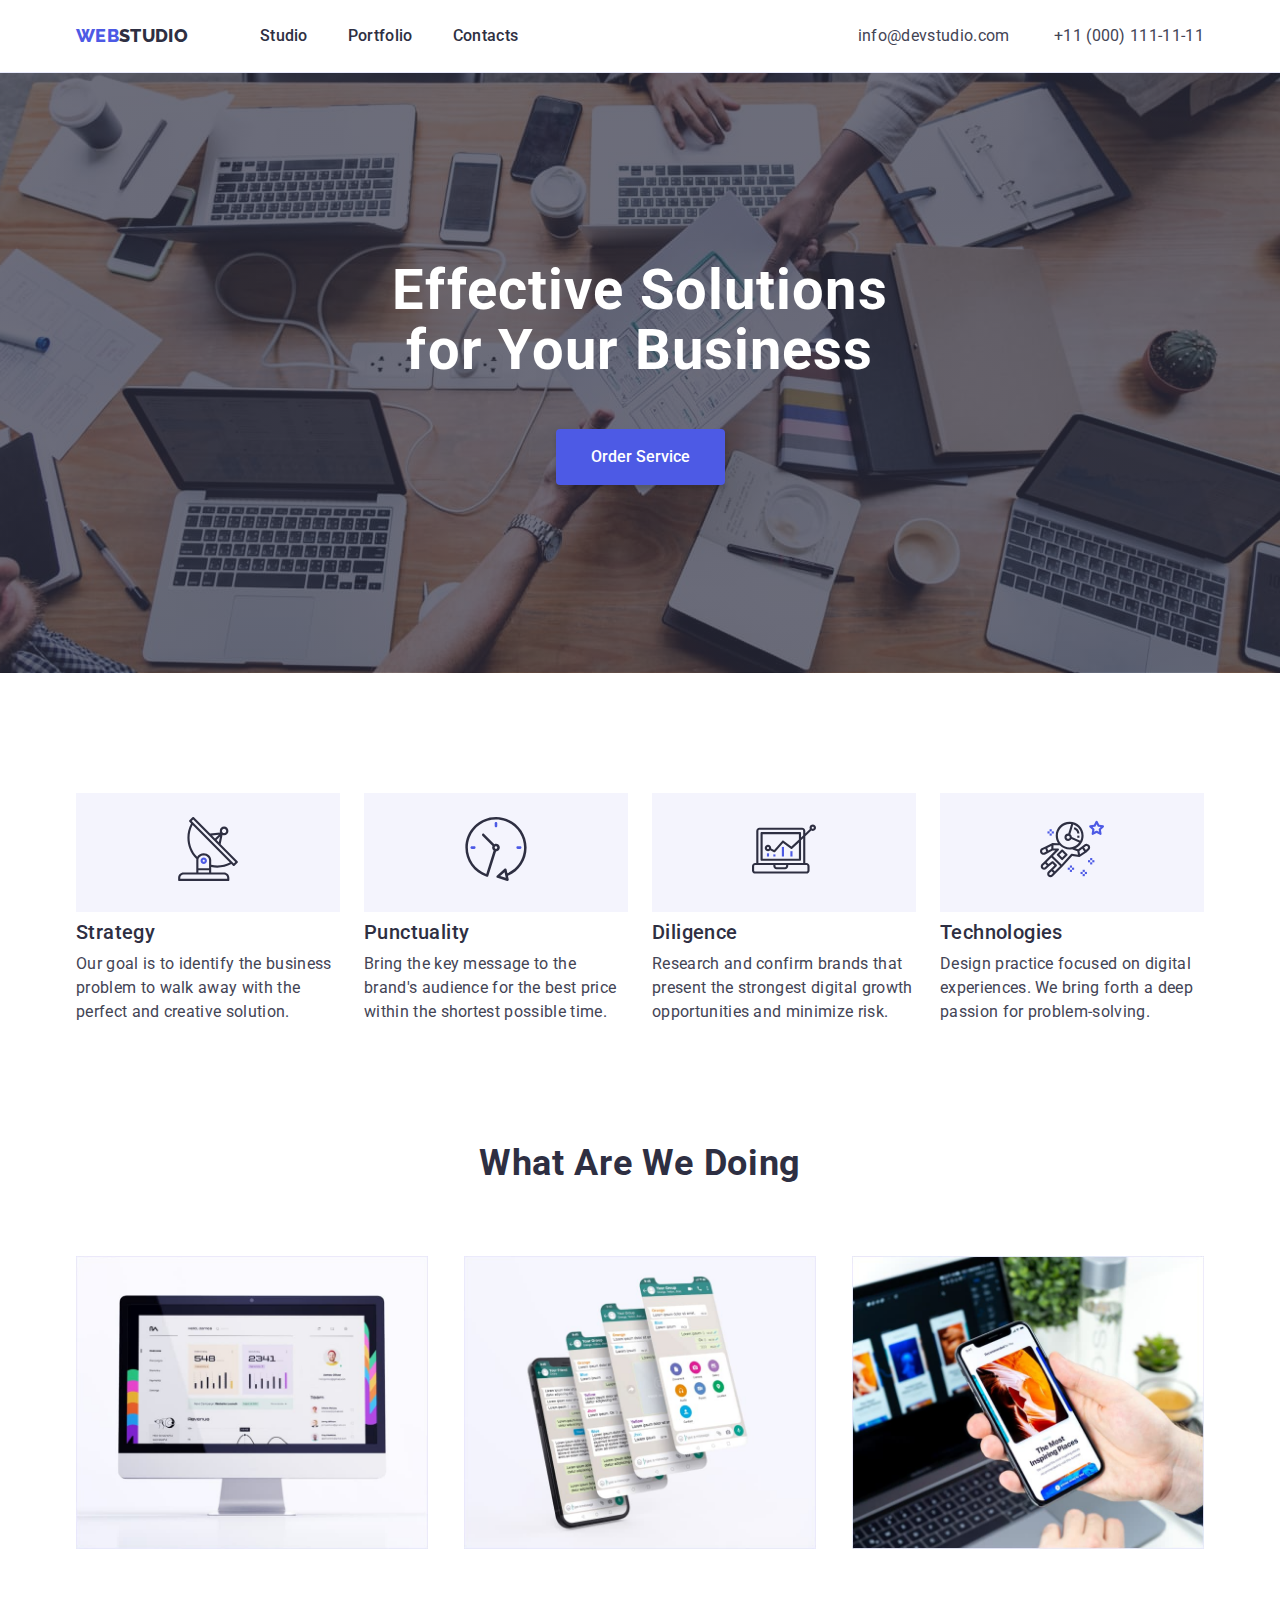
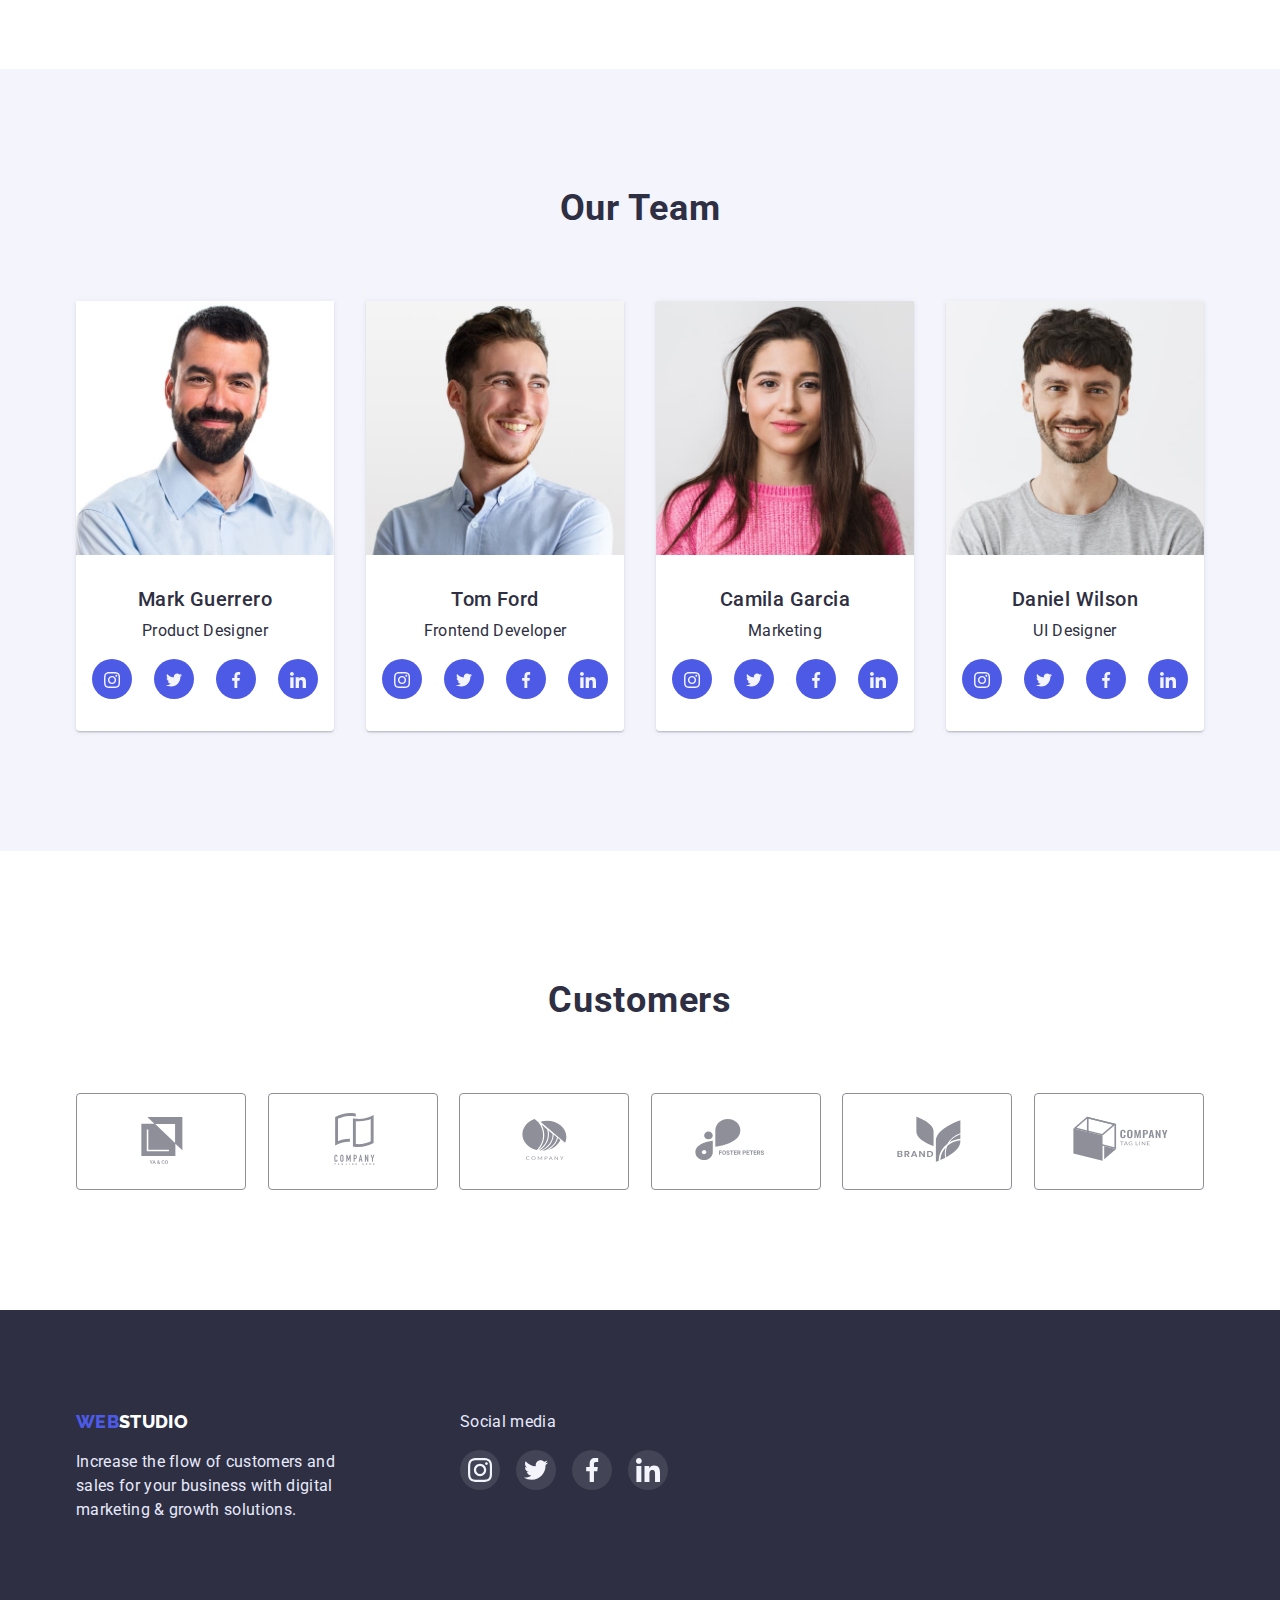
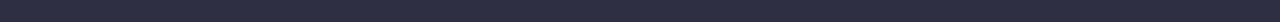
==== index.html @ 150a0f6e "Copies files from HW4" ====
<!DOCTYPE html>
<html lang="en">
  <head>
    <meta charset="UTF-8" />
    <meta http-equiv="X-UA-Compatible" content="IE=edge" />
    <meta name="viewport" content="width=device-width, initial-scale=1.0" />
    <title>Web Studio</title>
    <link rel="preconnect" href="https://fonts.googleapis.com" />
    <link rel="preconnect" href="https://fonts.gstatic.com" crossorigin />
    <link
      href="https://fonts.googleapis.com/css2?family=Raleway:ital,wght@0,800;1,800&family=Roboto:ital,wght@0,400;0,500;0,700;0,900;1,400;1,500;1,700;1,900&display=swap"
      rel="stylesheet"
    />
    <link
      rel="stylesheet"
      href="https://cdnjs.cloudflare.com/ajax/libs/modern-normalize/1.0.0/modern-normalize.min.css"
    />
    <link rel="stylesheet" href="./css/styles.css" />
  </head>
  <body>
    <header class="header">
      <div class="container">
        <nav class="nav">
          <a href="./index.html" class="logo"
            ><span class="web">Web</span>Studio</a
          >
          <ul class="main-menu">
            <li class="menu-item">
              <a href="./index.html" class="menu-link">Studio</a>
            </li>
            <li class="menu-item">
              <a href="./portfolio.html" class="menu-link">Portfolio</a>
            </li>
            <li class="menu-item"><a href="" class="menu-link">Contacts</a></li>
          </ul>
        </nav>

        <address>
          <ul class="contacts">
            <li class="cont-item">
              <a href="mailto:info@devstudio.com" class="cont-link"
                >info@devstudio.com</a
              >
            </li>
            <li class="cont-item">
              <a href="tel:+110001111111" class="cont-link"
                >+11 (000) 111-11-11</a
              >
            </li>
          </ul>
        </address>
      </div>
    </header>
    <main>
      <!--Hero section-->
      <section class="hero">
        <div class="container">
          <h1 class="title1">Effective Solutions for Your Business</h1>
          <button type="button" class="hero-cta">Order Service</button>
        </div>
      </section>

      <!--Our advantages section-->

      <section class="benefits section">
        <div class="container">
          <h2 class="title2 visually-hidden">Benefits</h2>
          <ul class="benefits-grid">
            <li class="feature">
              <div class="feature-icons">
                <svg class="feature-icon">
                  <use href="./images/icons.svg#icon-antenna"></use>
                </svg>
              </div>
              <h3 class="title3">Strategy</h3>
              <p class="feature-text">
                Our goal is to identify the business problem to walk away with
                the perfect and creative solution.
              </p>
            </li>
            <li class="feature">
              <div class="feature-icons">
                <svg class="feature-icon">
                  <use href="./images/icons.svg#icon-clock"></use>
                </svg>
              </div>
              <h3 class="title3">Punctuality</h3>
              <p class="feature-text">
                Bring the key message to the brand's audience for the best price
                within the shortest possible time.
              </p>
            </li>
            <li class="feature">
              <div class="feature-icons">
                <svg class="feature-icon">
                  <use href="./images/icons.svg#icon-diagram"></use>
                </svg>
              </div>
              <h3 class="title3">Diligence</h3>
              <p class="feature-text">
                Research and confirm brands that present the strongest digital
                growth opportunities and minimize risk.
              </p>
            </li>
            <li class="feature">
              <div class="feature-icons">
                <svg class="feature-icon">
                  <use href="./images/icons.svg#icon-astronaut"></use>
                </svg>
              </div>
              <h3 class="title3">Technologies</h3>
              <p class="feature-text">
                Design practice focused on digital experiences. We bring forth a
                deep passion for problem-solving.
              </p>
            </li>
          </ul>
        </div>
      </section>

      <!--Our works section-->

      <section class="works section">
        <div class="container">
          <h2 class="title2">What are we doing</h2>
          <ul class="works-grid">
            <li class="work-item">
              <img
                src="./images/feature1.jpg"
                alt="desktop applications"
                width="360"
              />
            </li>
            <li class="work-item">
              <img
                src="./images/feature2.jpg"
                alt="messege applications"
                width="360"
              />
            </li>
            <li class="work-item">
              <img
                src="./images/feature3.jpg"
                alt="mobile applications"
                width="360"
              />
            </li>
          </ul>
        </div>
      </section>
      <!--Our tam section-->
      <section class="team section">
        <div class="container">
          <h2 class="title2">Our Team</h2>
          <ul class="team-grid">
            <li class="team-member">
              <img src="./images/team1.jpg" alt="Mark Guerrero" width="264" />
              <div class="team-name">
                <h3 class="title3">Mark Guerrero</h3>
                <p>Product Designer</p>
                <ul class="social-items">
                  <li>
                    <a href="" class="social-item">
                      <svg class="social-icon">
                        <use href="./images/icons.svg#icon-instagram"></use>
                      </svg>
                    </a>
                  </li>
                  <li>
                    <a href="" class="social-item">
                      <svg class="social-icon">
                        <use href="./images/icons.svg#icon-twitter"></use>
                      </svg>
                    </a>
                  </li>
                  <li>
                    <a href="" class="social-item">
                      <svg class="social-icon">
                        <use href="./images/icons.svg#icon-facebook"></use>
                      </svg>
                    </a>
                  </li>
                  <li>
                    <a href="" class="social-item">
                      <svg class="social-icon">
                        <use href="./images/icons.svg#icon-linkedin"></use>
                      </svg>
                    </a>
                  </li>
                </ul>
              </div>
            </li>
            <li class="team-member">
              <img src="./images/team2.jpg" alt="Tom Ford" width="264" />
              <div class="team-name">
                <h3 class="title3">Tom Ford</h3>
                <p>Frontend Developer</p>
                <ul class="social-items">
                  <li>
                    <a href="" class="social-item">
                      <svg class="social-icon">
                        <use href="./images/icons.svg#icon-instagram"></use>
                      </svg>
                    </a>
                  </li>
                  <li>
                    <a href="" class="social-item">
                      <svg class="social-icon">
                        <use href="./images/icons.svg#icon-twitter"></use>
                      </svg>
                    </a>
                  </li>
                  <li>
                    <a href="" class="social-item">
                      <svg class="social-icon">
                        <use href="./images/icons.svg#icon-facebook"></use>
                      </svg>
                    </a>
                  </li>
                  <li>
                    <a href="" class="social-item">
                      <svg class="social-icon">
                        <use href="./images/icons.svg#icon-linkedin"></use>
                      </svg>
                    </a>
                  </li>
                </ul>
              </div>
            </li>
            <li class="team-member">
              <img src="./images/team3.jpg" alt="Camila Garcia" width="264" />
              <div class="team-name">
                <h3 class="title3">Camila Garcia</h3>
                <p>Marketing</p>
                <ul class="social-items">
                  <li>
                    <a href="" class="social-item">
                      <svg class="social-icon">
                        <use href="./images/icons.svg#icon-instagram"></use>
                      </svg>
                    </a>
                  </li>
                  <li>
                    <a href="" class="social-item">
                      <svg class="social-icon">
                        <use href="./images/icons.svg#icon-twitter"></use>
                      </svg>
                    </a>
                  </li>
                  <li>
                    <a href="" class="social-item">
                      <svg class="social-icon">
                        <use href="./images/icons.svg#icon-facebook"></use>
                      </svg>
                    </a>
                  </li>
                  <li>
                    <a href="" class="social-item">
                      <svg class="social-icon">
                        <use href="./images/icons.svg#icon-linkedin"></use>
                      </svg>
                    </a>
                  </li>
                </ul>
              </div>
            </li>
            <li class="team-member">
              <img src="./images/team4.jpg" alt="Daniel Wilson" width="264" />
              <div class="team-name">
                <h3 class="title3">Daniel Wilson</h3>
                <p>UI Designer</p>
                <ul class="social-items">
                  <li>
                    <a href="" class="social-item">
                      <svg class="social-icon">
                        <use href="./images/icons.svg#icon-instagram"></use>
                      </svg>
                    </a>
                  </li>
                  <li>
                    <a href="" class="social-item">
                      <svg class="social-icon">
                        <use href="./images/icons.svg#icon-twitter"></use>
                      </svg>
                    </a>
                  </li>
                  <li>
                    <a href="" class="social-item">
                      <svg class="social-icon">
                        <use href="./images/icons.svg#icon-facebook"></use>
                      </svg>
                    </a>
                  </li>
                  <li>
                    <a href="" class="social-item">
                      <svg class="social-icon">
                        <use href="./images/icons.svg#icon-linkedin"></use>
                      </svg>
                    </a>
                  </li>
                </ul>
              </div>
            </li>
          </ul>
        </div>
      </section>
      <section class="section customers">
        <div class="container">
          <h2 class="title2">Customers</h2>
          <ul class="customers-list">
            <li>
              <a href="" class="customer-item">
                <svg class="customer-icon">
                  <use href="./images/icons.svg#icon-customer1"></use>
                </svg>
              </a>
            </li>
            <li>
              <a href="" class="customer-item">
                <svg class="customer-icon">
                  <use href="./images/icons.svg#icon-customer2"></use>
                </svg>
              </a>
            </li>
            <li>
              <a href="" class="customer-item">
                <svg class="customer-icon">
                  <use href="./images/icons.svg#icon-customer3"></use>
                </svg>
              </a>
            </li>
            <li>
              <a href="" class="customer-item">
                <svg class="customer-icon">
                  <use href="./images/icons.svg#icon-customer4"></use>
                </svg>
              </a>
            </li>
            <li>
              <a href="" class="customer-item">
                <svg class="customer-icon">
                  <use href="./images/icons.svg#icon-customer5"></use>
                </svg>
              </a>
            </li>
            <li>
              <a href="" class="customer-item">
                <svg class="customer-icon">
                  <use href="./images/icons.svg#icon-customer6"></use>
                </svg>
              </a>
            </li>
          </ul>
        </div>
      </section>
    </main>
    <footer class="footer">
      <div class="container">
        <div class="footer-columns">
          <div class="footer-column1">
            <a href="./index.html" class="logo"
              ><span class="web">Web</span>Studio</a
            >
            <p class="footer-text">
              Increase the flow of customers and sales for your business with
              digital marketing & growth solutions.
            </p>
          </div>
          <div class="footer-column2">
            <p>Social media</p>
            <ul class="social-items">
              <li>
                <a href="" class="social-item">
                  <svg class="social-icon">
                    <use href="./images/icons.svg#icon-instagram"></use>
                  </svg>
                </a>
              </li>
              <li>
                <a href="" class="social-item">
                  <svg class="social-icon">
                    <use href="./images/icons.svg#icon-twitter"></use>
                  </svg>
                </a>
              </li>
              <li>
                <a href="" class="social-item">
                  <svg class="social-icon">
                    <use href="./images/icons.svg#icon-facebook"></use>
                  </svg>
                </a>
              </li>
              <li>
                <a href="" class="social-item">
                  <svg class="social-icon">
                    <use href="./images/icons.svg#icon-linkedin"></use>
                  </svg>
                </a>
              </li>
            </ul>
          </div>
        </div>
      </div>
    </footer>
  </body>
</html>
---- css/styles.css ----
:root {
  --hero-bg: #2e2f42;
  --primary: #4d5ae5;
  --accent: #e7e9fc;
  --light: #f4f4fd;
  --pressed: #404bbf;
  --text: #434455;
  --l-slate: #8e8f99;
  --success: #31d0aa;
  --horizontal-gap: 24px;
  --vertical-gap: 48px;
  --large-v-gap: 120px;
}

body {
  font-family: "Roboto", sans-serif;
  font-size: 16px;
  line-height: 1.5;
  letter-spacing: 0.02em;
  margin: auto;
  padding: 0;
  border: 0;
  color: var(--hero-bg);
}

h1,
h2,
h3,
h4,
h5,
h6,
p {
  margin-top: 0;
  margin-bottom: 0;
}

ul {
  padding: 0;
  margin: 0;
}

img {
  display: block;
  width: 100%;
  height: auto;
}

.container {
  width: 1158px;
  margin: 0 auto;
  padding: 0 15px;
}

.logo {
  font-family: "Raleway", sans-serif;
  text-transform: uppercase;
  text-decoration: none;
  font-weight: 800;
  font-size: 18px;
  line-height: 1.33;
  color: var(--hero-bg);
}

.web {
  color: var(--primary);
}

.header {
  border-bottom: 1px solid #e7e9fc;
}

.header .container,
.nav {
  display: flex;
  align-items: center;
  justify-content: space-between;
}

.nav > .nav-link {
  color: var(--hero-bg);
}

.title1 {
  font-weight: 700;
  font-size: 56px;
  line-height: 1.07;
  letter-spacing: 0.02em;
}

.title2 {
  font-weight: 700;
  font-size: 36px;
  line-height: 1.11;
  letter-spacing: 0.02em;
  text-transform: capitalize;
}

.title3,
.card-title {
  font-weight: 500;
  font-size: 20px;
  line-height: 1.2;
  letter-spacing: 0.02em;
}

.visually-hidden {
  position: absolute;
  width: 1px;
  height: 1px;
  margin: -1px;
  border: 0;
  padding: 0;
  white-space: nowrap;
  clip-path: inset(100%);
  clip: rect(0 0 0 0);
  overflow: hidden;
}

.main-menu {
  display: flex;
  list-style: none;
  margin-left: 72px;
  padding: 24px 0;
}

.menu-item {
  font-weight: 500;
  font-size: 16px;
  line-height: 1.5;
  letter-spacing: 0.02em;
  margin-right: 40px;
}

.menu-item:last-child {
  margin-right: 0;
}

.menu-link {
  text-decoration: none;
  color: var(--hero-bg);
}

.menu-link:hover,
.menu-link:focus {
  color: var(--pressed);
}

.cont-item {
  display: inline-flex;
  font-size: 16px;
  line-height: 1.5;
  letter-spacing: 0.02em;
  color: var(--text);
  text-decoration: none;
  margin-left: 40px;
}

.cont-item:first-child {
  margin-left: 0;
}

.cont-link {
  text-decoration: none;
  color: var(--text);
  font-style: normal;
}

.cont-link:hover,
.cont-link:focus {
  color: var(--pressed);
}

.hero {
  display: block;
  /* background-color: var(--hero-bg); */
  background-position: center;
  background-image: linear-gradient(
      rgba(46, 47, 66, 0.7),
      rgba(46, 47, 66, 0.7)
    ),
    url("../images/hero-banner.jpg");
  background-position: 50% 50%;
  background-repeat: no-repeat;
  padding: 188px 0;
}

.hero .title1 {
  color: white;
  text-align: center;
  width: 496px;
  margin: auto;
}

.hero-cta {
  padding: 16px 32px;
  background-color: var(--primary);
  box-shadow: 0px 4px 4px rgba(0, 0, 0, 0.15);
  border-radius: 4px;
  border: 0;
  color: #fff;
  font-family: "Roboto", sans-serif;
  font-weight: 500;
  font-size: 16px;
  line-height: 1.5;
  display: block;
  margin: 48px auto 0;
  cursor: pointer;
  min-width: 169px;
}

.hero-cta:hover,
.hero-cta:focus {
  background-color: var(--pressed);
}

.section {
  padding-top: var(--large-v-gap);
  padding-bottom: var(--large-v-gap);
}

.section-portfolio {
  padding-top: 96px;
  padding-bottom: var(--large-v-gap);
}

.customers {
  padding-top: 130px;
  text-align: center;
}

.benefits {
  padding-bottom: 0;
}

.works {
  padding-bottom: var(--large-v-gap);
}

.works .title2 {
  text-align: center;
}

.benefits-grid,
.works-grid,
.team-grid {
  display: flex;
  list-style: none;
  justify-content: space-between;
  margin: 0;
  padding: 0;
}

.works-grid,
.team-grid {
  margin-top: 72px;
}

.team-member {
  flex-basis: calc(100% / 4 - var(--horizontal-gap));
  box-shadow: 0px 1px 6px rgba(46, 47, 66, 0.08),
    0px 1px 1px rgba(46, 47, 66, 0.16), 0px 2px 1px rgba(46, 47, 66, 0.08);
  border-radius: 0px 0px 4px 4px;
  overflow: hidden;
}

.work-item {
  flex-basis: calc(100% / 3 - var(--horizontal-gap));
}

.team-name {
  padding: 32px 16px;
  background-color: #fff;
  text-align: center;
}

.team-name p {
  margin: 8px 0;
}

.social-items {
  display: flex;
  list-style: none;
  justify-content: space-between;
  align-items: center;
  margin-top: 16px;
}

.social-items li:not(:last-child) {
  margin-right: 16px;
}

.social-item {
  background-color: var(--primary);
  width: 40px;
  height: 40px;
  border-radius: 50%;
  padding: 12px;
  display: block;
}

.social-item:last-child {
  margin-right: 0;
}

.social-item:hover,
.social-item:focus {
  background-color: var(--pressed);
}

.social-icon {
  width: 16px;
  height: 16px;
}

.feature {
  flex-basis: calc((100% / 4 - var(--horizontal-gap)));
  display: inline-block;
}

.feature-icons {
  background-color: var(--light);
  padding: 24px 100px;
  display: block;
  margin-bottom: 8px;
}

.feature-icon {
  width: 64px;
  height: 64px;
}

.feature-text {
  margin-top: 8px;
}

.customers-list {
  display: flex;
  list-style: none;
  justify-content: space-between;
  margin-top: 72px;
}

.customer-item {
  border: 1px solid var(--l-slate);
  border-radius: 4px;
  padding: 16px 32px;
  display: block;
}

.customer-item:hover,
.customer-item:focus {
  --color3: var(--pressed);
  border: 1px solid var(--pressed);
}

.customer-icon {
  width: 104px;
  height: 56px;
}

.feature-text,
.project-item-type {
  font-size: 16px;
  line-height: 1.5;
  letter-spacing: 0.02em;
  color: var(--text);
}

.projects {
  padding: 0;
  list-style: none;
  display: flex;
  flex-wrap: wrap;
  /* margin-left: calc(-1 * var(--horizontal-gap));
  margin-top: calc(-1 * var(--vertical-gap)); */
}

.projects > .project-item {
  /* flex-basis: calc((100% / 3 - var(--horizontal-gap))); */
  flex-basis: calc((100% - 2 * var(--horizontal-gap)) / 3);
  list-style: none;
  margin-left: var(--horizontal-gap);
  margin-top: var(--vertical-gap);
}

.projects > .project-item:nth-child(3n + 1) {
  margin-left: 0;
}

.projects > .project-item:nth-child(-n + 3) {
  margin-top: 0;
}

.projects-nav {
  display: flex;
  justify-content: center;
  /* padding-top: 96px; */
  margin-bottom: 72px;
}

.project-type {
  cursor: pointer;
  background-color: var(--light);
  padding: 12px 24px;
  border: 1px solid var(--accent);
  border-radius: 4px;
  color: var(--primary);
  font-weight: 500;
  font-size: 16px;
  line-height: 1.5;
  display: flex;
  letter-spacing: 0.04em;
  font-style: normal;
  font-family: "Roboto", sans-serif;
}

.project-tab {
  list-style: none;
  margin-right: 24px;
}

.project-tab:last-child {
  margin-right: 0;
}

.project-type:hover,
.project-type:focus {
  background: var(--primary);
  box-shadow: 0px 3px 1px rgba(0, 0, 0, 0.1), 0px 2px 1px rgba(0, 0, 0, 0.08),
    0px 2px 2px rgba(0, 0, 0, 0.12);
  color: #fff;
  border: 1px solid var(--primary);
  font-weight: 500;
  font-style: normal;
}

.card {
  box-shadow: 0px 1px 6px rgba(46, 47, 66, 0.08);
}

.card:hover {
  box-shadow: 0px 1px 6px rgba(46, 47, 66, 0.08),
    0px 1px 1px rgba(46, 47, 66, 0.16), 0px 2px 1px rgba(46, 47, 66, 0.08);
}

.card-content {
  padding: 32px 16px;
  border-left: 1px solid #e7e9fc;
  border-right: 1px solid #e7e9fc;
  border-bottom: 1px solid #e7e9fc;
}

.project-item-type {
  margin-top: 8px;
}

.team {
  background-color: var(--light);
}

.team .title2 {
  text-align: center;
}

.footer {
  background-color: var(--hero-bg);
  font-size: 16px;
  line-height: 1.5;
  letter-spacing: 0.02em;
  color: var(--accent);
  min-height: 310px;
  padding: 100px 0;
}

.footer .logo {
  display: inline-block;
  color: #fff;
  margin-bottom: 16px;
}

.footer-text {
  width: 264px;
}

.footer-columns {
  list-style: none;
  display: flex;
}

.footer-column2 {
  margin-left: var(--large-v-gap);
}

.footer-columns .social-item {
  background: rgba(255, 255, 255, 0.1);
  padding: 8px;
}

.footer-columns .social-item:hover,
.footer-columns .social-item:focus {
  background: var(--success);
  padding: 8px;
}

.footer-columns .social-icon {
  width: 24px;
  height: 24px;
}

.footer-columns .social-icon:hover {
  width: 24px;
  height: 24px;
  background: var(--success);
}
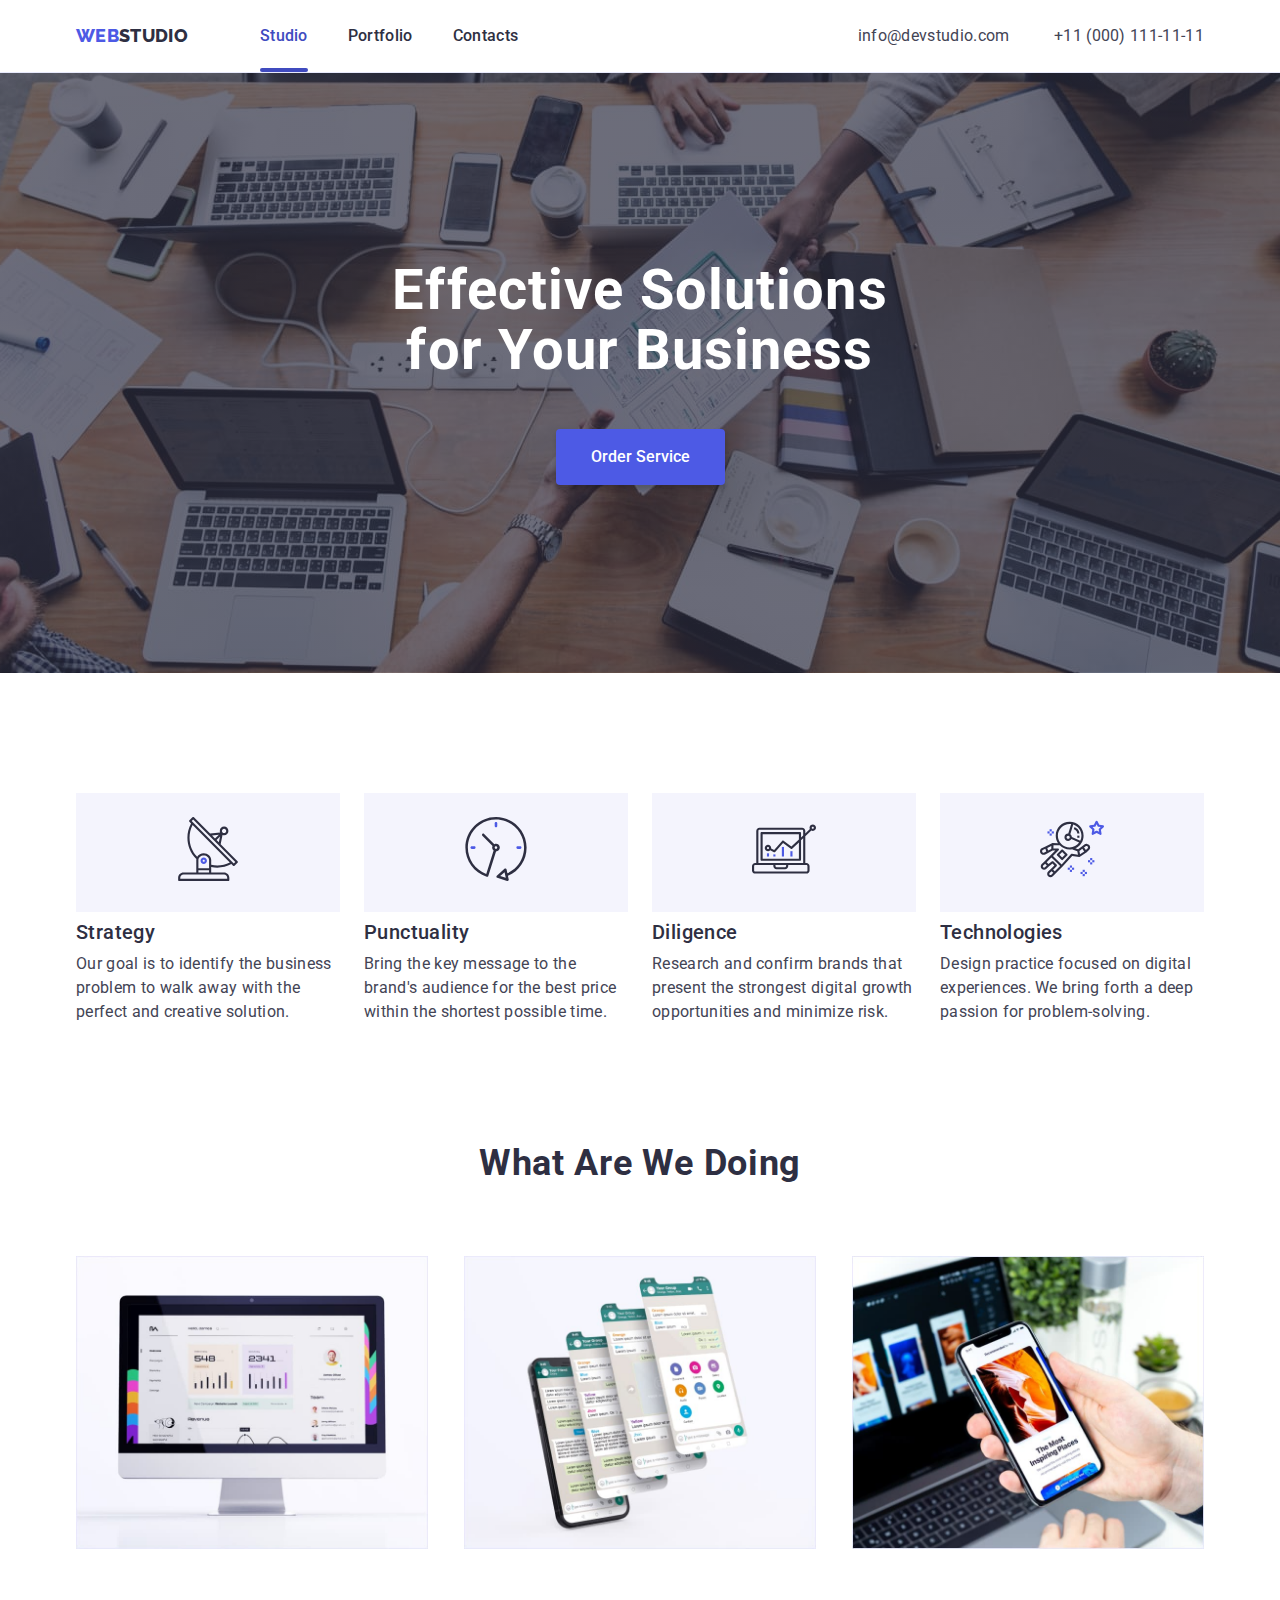
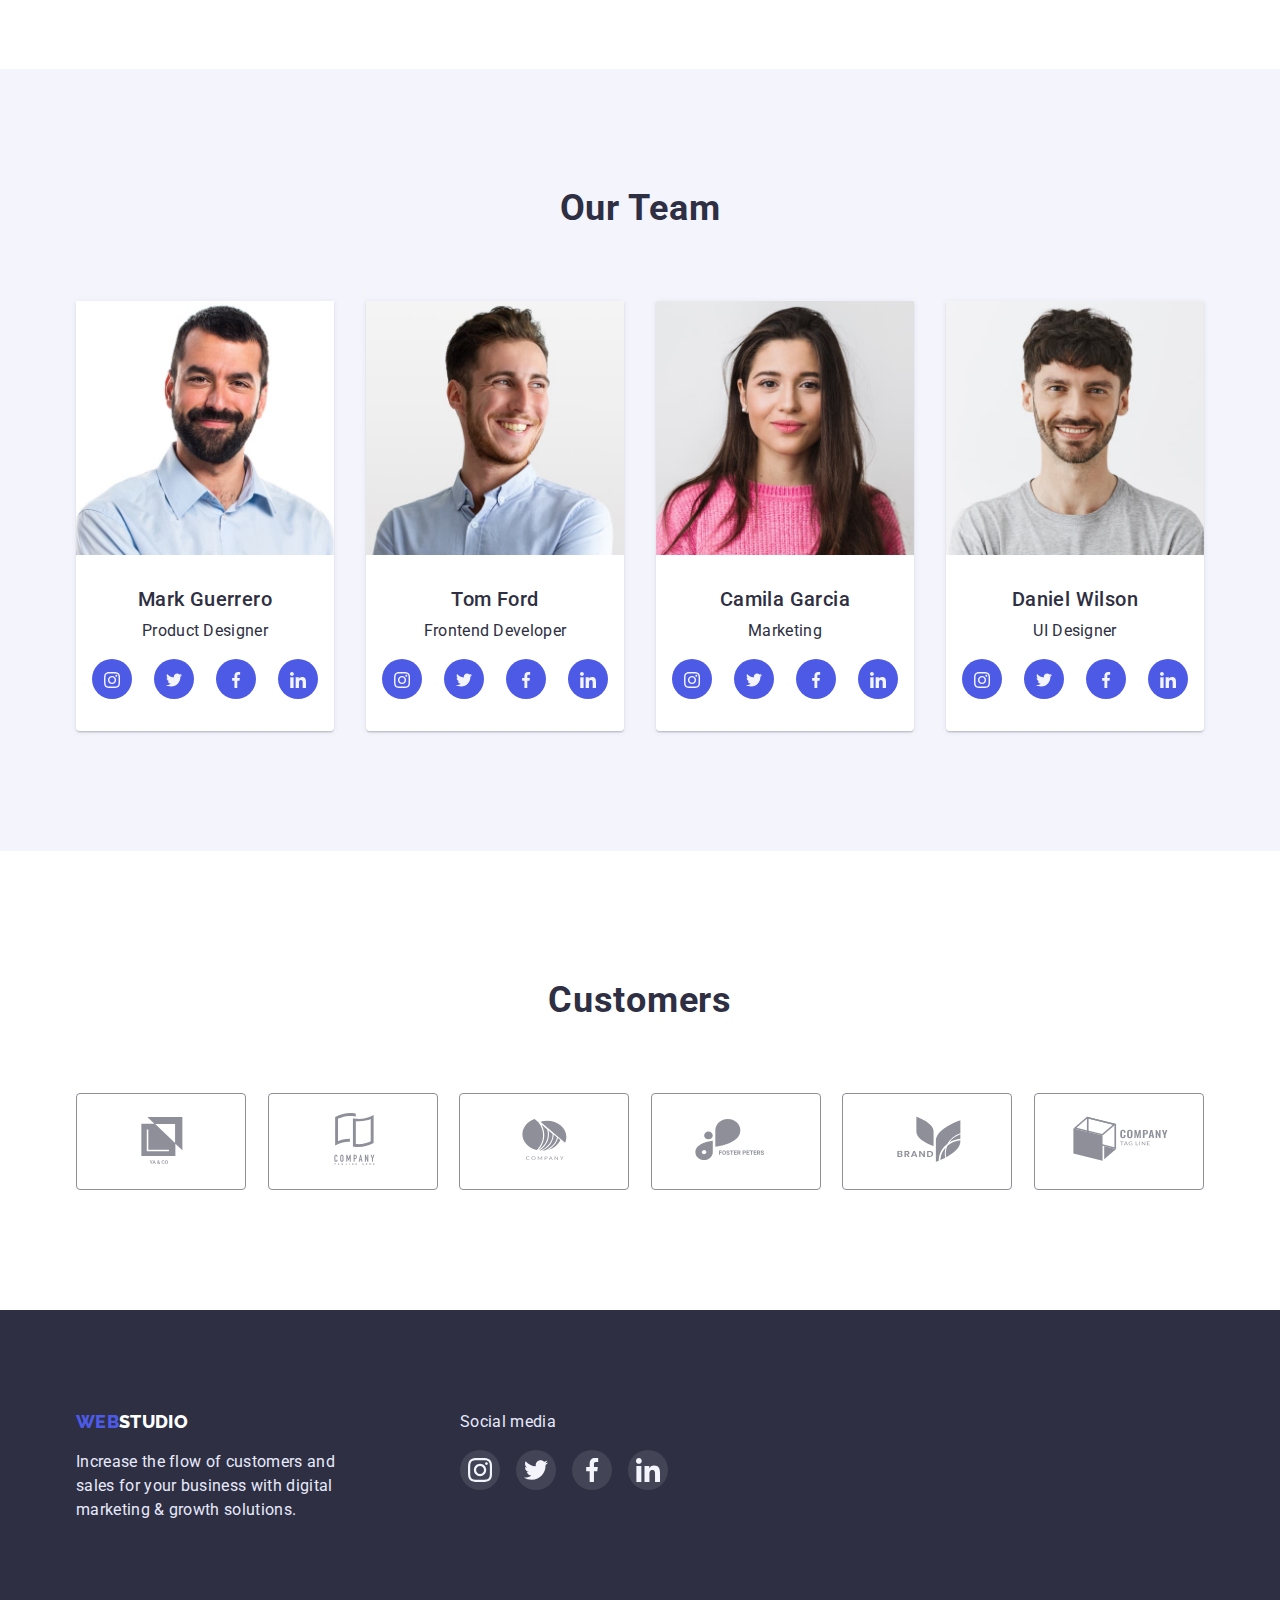
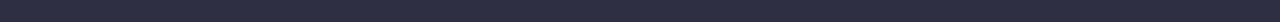
==== commit 76c1baf5: "Adds a modal window, adds portfolio description." ====
--- a/index.html
+++ b/index.html
@@ -25,13 +25,15 @@
             ><span class="web">Web</span>Studio</a
           >
           <ul class="main-menu">
-            <li class="menu-item">
+            <li class="menu-item current">
               <a href="./index.html" class="menu-link">Studio</a>
             </li>
             <li class="menu-item">
               <a href="./portfolio.html" class="menu-link">Portfolio</a>
             </li>
-            <li class="menu-item"><a href="" class="menu-link">Contacts</a></li>
+            <li class="menu-item">
+              <a class="menu-link" data-modal-open>Contacts</a>
+            </li>
           </ul>
         </nav>
 
@@ -353,6 +355,14 @@
           </ul>
         </div>
       </section>
+      <div class="backdrop is-hidden" data-modal>
+        <div class="modal">
+          <div class="cross"></div>
+          <svg class="close" data-modal-close>
+            <use href="./images/icons.svg#icon-close"></use>
+          </svg>
+        </div>
+      </div>
     </main>
     <footer class="footer">
       <div class="container">
@@ -402,5 +412,6 @@
         </div>
       </div>
     </footer>
+    <script src="./js/modal.js"></script>
   </body>
 </html>
--- a/css/styles.css
+++ b/css/styles.css
@@ -135,6 +135,25 @@
   margin-right: 0;
 }
 
+.current {
+  position: relative;
+}
+
+.current > .menu-link {
+  color: var(--pressed);
+}
+
+.current > .menu-link::after {
+  position: absolute;
+  content: "";
+  width: 100%;
+  height: 4px;
+  left: 0px;
+  top: 44px;
+  background: var(--pressed);
+  border-radius: 2px;
+}
+
 .menu-link {
   text-decoration: none;
   color: var(--hero-bg);
@@ -434,8 +453,29 @@
   font-style: normal;
 }
 
+.project-desc {
+  position: absolute;
+  top: 0;
+  background-color: var(--primary);
+  width: 100%;
+  height: 100%;
+  padding: 40px 32px;
+  font-size: 16px;
+  line-height: 24px;
+  letter-spacing: 0.02em;
+  color: var(--light);
+  opacity: 0;
+  transition: 250ms opacity lcubic-bezier(0.4, 0, 0.2, 1);
+}
+
+.project-desc:hover {
+  opacity: 1;
+}
+
 .card {
   box-shadow: 0px 1px 6px rgba(46, 47, 66, 0.08);
+  position: relative;
+  overflow: hidden;
 }
 
 .card:hover {
@@ -512,3 +552,48 @@
   height: 24px;
   background: var(--success);
 }
+
+.backdrop {
+  position: fixed;
+  width: 100%;
+  height: 100%;
+  top: 0;
+  background-color: rgba(46, 47, 66, 0.4);
+}
+
+.backdrop.is-hidden {
+  opacity: 0;
+  pointer-events: none;
+}
+
+.modal {
+  position: absolute;
+  width: 408px;
+  height: 576px;
+  background-color: #fff;
+  left: 50%;
+  top: 50%;
+  transform: translate(-50%, -50%);
+}
+
+.cross,
+.close {
+  position: absolute;
+  top: 24px;
+  right: 24px;
+  width: 24px;
+  height: 24px;
+}
+
+.cross {
+  background: var(--accent);
+  opacity: 0.1;
+  border: 1px solid var(--hero-bg);
+  border-radius: 50%;
+}
+
+.close {
+  color: var(--hero-bg);
+  opacity: 1;
+  padding: 8px;
+}
